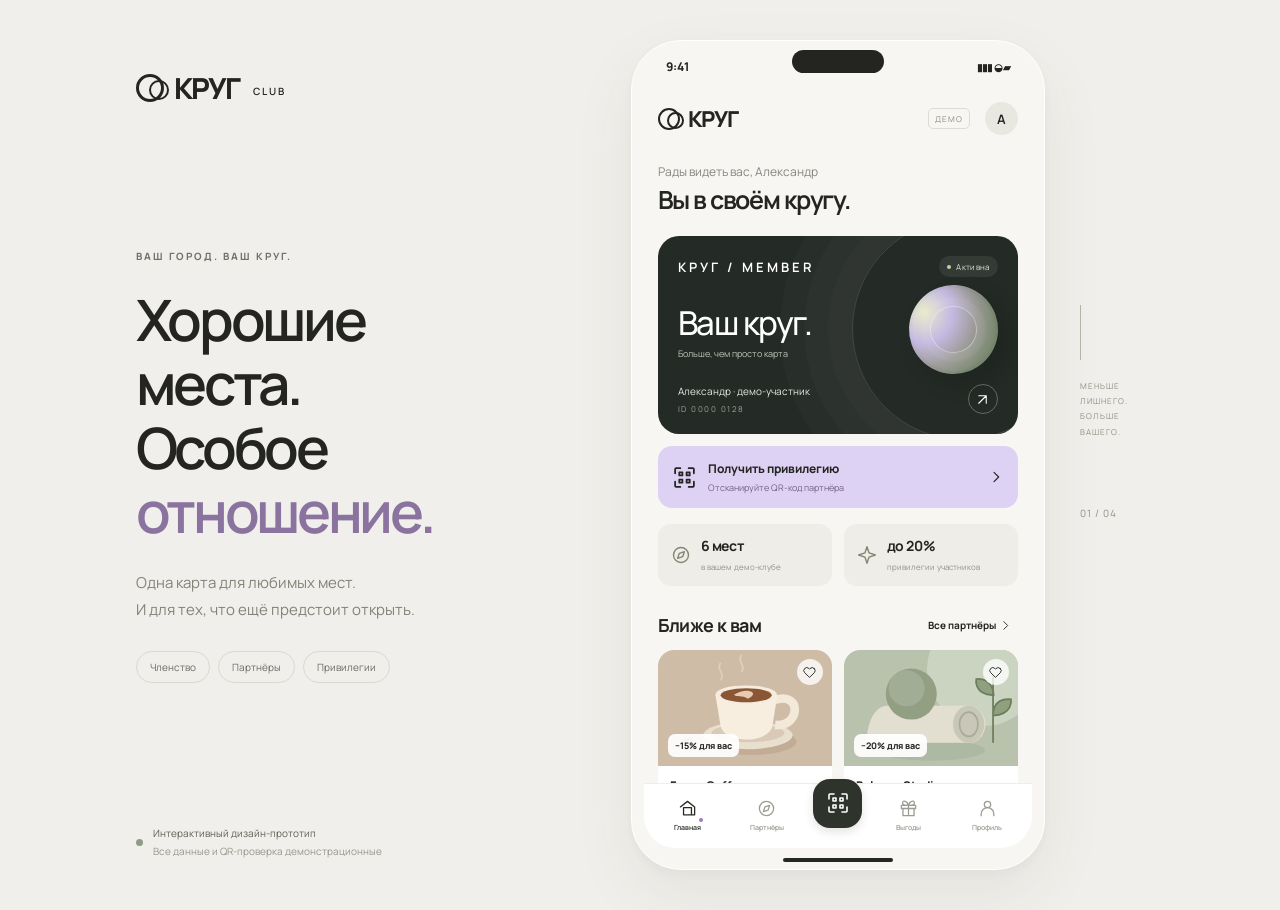
==== index.html @ 7e6c5ed7 "feat: publish the KRUG interactive club-card prototype" ====
<!doctype html>
<html lang="ru">
<head>
<meta charset="utf-8"><meta name="viewport" content="width=device-width, initial-scale=1, viewport-fit=cover"><meta name="theme-color" content="#f6f5f2">
<title>КРУГ — клубная карта</title><meta name="description" content="Интерактивный дизайн-прототип клуба КРУГ. Членство, партнёры, привилегии и демонстрационная QR-проверка.">
<link rel="stylesheet" href="styles.css"><link rel="icon" type="image/svg+xml" href="favicon.svg">
</head>
<body>
<div class="presentation">
  <aside class="intro">
    <div class="wordmark"><span class="brand-symbol"></span>КРУГ<span class="small-label">CLUB</span></div>
    <div class="intro-body"><div class="eyebrow">ВАШ ГОРОД. ВАШ КРУГ.</div><h1>Хорошие места.<br>Особое<br><span>отношение.</span></h1><p>Одна карта для любимых мест.<br>И для тех, что ещё предстоит открыть.</p>
    <div class="intro-tags"><span>Членство</span><span>Партнёры</span><span>Привилегии</span></div></div>
    <div class="intro-footer"><span class="tiny-circle"></span><div>Интерактивный дизайн-прототип<br><span>Все данные и QR-проверка демонстрационные</span></div></div>
  </aside>
  <div class="device-shell">
    <div class="device-top" aria-hidden="true"><span>9:41</span><div class="device-island"></div><span class="device-signals">▮▮▮ &nbsp;◒ ▰</span></div>
    <div class="app" id="app">
      <header class="app-header"><button class="app-logo" data-action="nav" data-tab="home" aria-label="КРУГ, главная"><span class="brand-symbol"></span>КРУГ</button><span class="demo-badge">ДЕМО</span><button class="avatar" data-action="nav" data-tab="profile" aria-label="Профиль участника">А</button></header>
      <main id="content" tabindex="-1"></main>
      <nav class="bottom-nav" aria-label="Основная навигация">
        <button class="nav-item active" data-action="nav" data-tab="home"><span data-icon="home"></span><span>Главная</span></button>
        <button class="nav-item" data-action="nav" data-tab="partners"><span data-icon="compass"></span><span>Партнёры</span></button>
        <button class="nav-item scan-nav" data-action="scan" aria-label="Сканировать QR партнёра"><span data-icon="scan"></span></button>
        <button class="nav-item" data-action="nav" data-tab="benefits"><span data-icon="gift"></span><span>Выгоды</span></button>
        <button class="nav-item" data-action="nav" data-tab="profile"><span data-icon="user"></span><span>Профиль</span></button>
      </nav>
      <div id="modal-root"></div><div class="toast" id="toast" role="status"></div>
    </div>
    <div class="home-indicator" aria-hidden="true"></div>
  </div>
  <aside class="side-note"><span class="side-line"></span><span>МЕНЬШЕ ЛИШНЕГО.<br>БОЛЬШЕ ВАШЕГО.</span><div class="side-number">01 / 04</div></aside>
</div>
<script src="app.js"></script>
</body></html>
---- styles.css ----
@import url('https://fonts.googleapis.com/css2?family=Manrope:wght@400;500;600;650;700;750;800&display=swap');
:root{--bg:#f7f6f3;--paper:#fff;--ink:#242521;--muted:#888981;--line:#e6e6df;--lavender:#ded2f4;--purple:#715195;--green:#50785a;--font:'Manrope',-apple-system,BlinkMacSystemFont,'Segoe UI',sans-serif}
*{box-sizing:border-box}body{margin:0;background:#f0efeb;color:var(--ink);font-family:var(--font);font-size:14px}button,input,select{font:inherit}button{color:inherit;cursor:pointer;border:0;background:none}button:focus-visible,input:focus-visible,select:focus-visible{outline:3px solid #a18ac0;outline-offset:3px}button{-webkit-tap-highlight-color:transparent}svg{display:block}button svg{pointer-events:none}a{color:inherit}.presentation{min-height:100vh;max-width:1440px;margin:auto;display:flex;align-items:center;justify-content:center;gap:95px;padding:40px 54px}.intro{width:400px;align-self:stretch;display:flex;flex-direction:column;padding:28px 0 10px}.wordmark{font-size:29px;font-weight:800;letter-spacing:-1.8px;display:flex;gap:10px;align-items:center}.brand-symbol{width:28px;height:28px;border:3px solid;display:inline-block;border-radius:50%;position:relative;flex:none}.brand-symbol:after{content:'';position:absolute;width:16px;height:16px;border:2px solid;border-radius:50%;top:3px;left:10px;background:inherit}.small-label{font-size:10px;letter-spacing:2px;font-weight:600;margin:6px 0 0 4px}.intro-body{margin:auto 0;padding:80px 0}.eyebrow{font-size:10px;font-weight:750;letter-spacing:2px;margin-bottom:25px;color:#71736a}h1{font-size:57px;line-height:1.12;letter-spacing:-3.3px;font-weight:600;margin:0 0 25px}h1 span{color:#8a739e}.intro p{font-size:15px;line-height:1.8;color:#828478}.intro-tags{display:flex;gap:8px;margin-top:28px}.intro-tags span{border:1px solid #d9d9d1;border-radius:30px;padding:8px 13px;font-size:10px;color:#6b6d65}.intro-footer{font-size:10px;line-height:1.8;display:flex;gap:10px;align-items:center;color:#5f6258}.intro-footer span:not(.tiny-circle){color:#96988e}.tiny-circle{display:block;width:7px;height:7px;border-radius:50%;background:#8e9c84}.device-shell{height:min(866px,calc(100vh - 70px));min-height:700px;width:414px;border-radius:50px;background:var(--bg);padding:12px;flex:none;box-shadow:0 24px 65px #49463612,0 4px 10px #49463609;border:1px solid #fff;position:relative;overflow:hidden}.device-top{height:33px;display:flex;align-items:center;justify-content:space-between;padding:0 22px 6px;font-size:12px;font-weight:750;position:relative}.device-island{height:23px;width:92px;position:absolute;background:#242521;left:50%;top:-3px;transform:translateX(-50%);border-radius:18px}.device-signals{font-size:10px;letter-spacing:-1px}.app{position:relative;height:calc(100% - 42px);display:flex;flex-direction:column;overflow:hidden;border-radius:25px 25px 32px 32px;background:var(--bg)}.app-header{padding:16px 14px 10px;display:flex;align-items:center;gap:9px;background:var(--bg);flex:none}.app-logo{display:flex;align-items:center;gap:8px;font-weight:800;font-size:22px;letter-spacing:-1.3px;padding:0}.app-logo .brand-symbol{width:22px;height:22px;border-width:2.6px}.app-logo .brand-symbol:after{width:13px;height:13px;top:2px;left:7px}.demo-badge{margin-left:auto;font-size:8px;color:#918b82;letter-spacing:1px;border:1px solid #dddbd5;padding:4px 6px;border-radius:5px}.avatar{background:#e9e8e0;width:33px;height:33px;border-radius:50%;font-size:13px;margin-left:6px;font-weight:650}main{overflow:auto;flex:1;scrollbar-width:none;padding:18px 14px 26px}main::-webkit-scrollbar,.chips::-webkit-scrollbar{display:none}.greeting{font-size:12px;color:#85867e;margin:0 0 4px}h2{font-size:25px;line-height:1.25;letter-spacing:-1.15px;font-weight:650;margin:0}h3{font-size:18px;letter-spacing:-.6px;font-weight:700;margin:0}.heading-row{display:flex;justify-content:space-between;align-items:center;margin:27px 0 13px}.text-link{font-size:10px;font-weight:700;display:flex;align-items:center;gap:3px}.text-link svg{width:13px;height:13px}.member-card{margin-top:21px;background:#242a25;border-radius:21px;min-height:190px;padding:20px;position:relative;overflow:hidden;color:#fff;display:block;width:100%;text-align:left}.member-card:before{content:'';position:absolute;width:220px;height:220px;right:-56px;top:-18px;border:1px solid #9ba28f40;border-radius:50%;box-shadow:0 0 0 24px #9ba28f08,0 0 0 48px #9ba28f08,0 0 0 72px #9ba28f08}.card-top{display:flex;align-items:center;justify-content:space-between;position:relative}.card-brand{font-size:13px;letter-spacing:3px;font-weight:650}.status-pill{font-size:8px;letter-spacing:.3px;display:flex;align-items:center;gap:5px;border-radius:20px;padding:5px 8px;background:#ffffff13;color:#e0e6d8}.status-pill i{height:4px;width:4px;border-radius:50%;background:#b7d6a2}.card-title{font-size:33px;font-weight:500;letter-spacing:-1.5px;margin:23px 0 2px;position:relative}.card-sub{font-size:9px;color:#bcc6b9}.card-bottom{margin-top:24px;display:flex;justify-content:space-between;align-items:flex-end;position:relative}.card-name{font-size:10px;color:#e4e8de}.card-number{font-size:8px;color:#9fa999;margin-top:5px;letter-spacing:1.5px}.card-circle{border:1px solid #bec9b666;border-radius:50%;width:30px;height:30px;display:grid;place-items:center}.card-circle svg{width:15px;height:15px}.card-orb{position:absolute;right:20px;top:49px;height:89px;width:89px;transform:rotate(-20deg);border-radius:50%;background:radial-gradient(ellipse at 25% 20%,#e6e8ca 2%,#c4b9e2 30%,#9e9c9a 54%,#818f74 75%);box-shadow:inset -10px -5px 14px #525e5638,7px 13px 20px #10120d35}.card-orb:after{content:'';position:absolute;inset:21px;border:1px solid #ffffff60;border-radius:50%;box-shadow:0 0 0 9px #ffffff0a,0 0 0 18px #ffffff0a}.scan-cta{margin:12px 0 0;border-radius:14px;background:var(--lavender);width:100%;padding:14px;display:flex;gap:11px;align-items:center;text-align:left}.scan-cta>svg{width:25px;height:25px}.scan-cta strong{display:block;font-size:12px;font-weight:750}.scan-cta small{font-size:9px;color:#736382;display:block;margin-top:4px}.scan-cta .end-arrow{margin-left:auto;width:16px;height:16px}.mini-stats{display:grid;grid-template-columns:1fr 1fr;gap:12px;margin-top:16px}.mini-stat{background:#eeede7;border-radius:13px;padding:12px 13px;display:flex;gap:10px;align-items:center}.mini-stat svg{width:20px;height:20px;color:#838875}.mini-stat strong{font-size:14px;display:block;letter-spacing:-.4px}.mini-stat small{font-size:8px;color:#929388}.partner-grid{display:grid;grid-template-columns:1fr 1fr;gap:12px}.partner-card{min-width:0;text-align:left;background:#fff;border-radius:16px;overflow:hidden;position:relative}.partner-open{width:100%;padding:0;text-align:left}.art{height:116px;position:relative;overflow:hidden;display:flex;align-items:center;justify-content:center}.art svg{width:100%;height:100%}.art .benefit-label{position:absolute;bottom:9px;left:10px;background:#ffffffee;border-radius:7px;padding:5px 7px;font-size:9px;font-weight:750}.favorite-btn{position:absolute;top:9px;right:9px;width:26px;height:26px;display:grid;place-items:center;border-radius:50%;background:#ffffffc9;z-index:1}.favorite-btn svg{width:13px;height:13px}.favorite-btn.saved{color:#806294}.favorite-btn.saved svg{fill:#806294}.partner-info{padding:11px 12px 12px}.partner-info h4{font-size:12px;margin:0 0 4px;font-weight:750;letter-spacing:-.2px}.partner-info p{font-size:8px;color:#93948b;margin:0}.partner-info .partner-meta{display:flex;justify-content:space-between;align-items:center;gap:5px;font-size:8px;color:#99998f;margin-top:8px}.partner-meta span{display:flex;align-items:center;gap:3px}.partner-meta svg{width:9px;height:9px}.bottom-nav{display:flex;align-items:center;justify-content:space-around;background:#fff;padding:10px 7px 11px;flex:none;border-top:1px solid #eeeee8;z-index:3;gap:4px}.nav-item{font-size:7px;color:#9b9c93;display:flex;flex:1;flex-direction:column;align-items:center;gap:5px;padding:5px 0;font-weight:600;white-space:nowrap}.nav-item svg{width:19px;height:19px;stroke-width:1.65}.nav-item.active{color:#282b23}.nav-item.active>span:first-child{position:relative}.nav-item.active>span:first-child:after{content:'';width:4px;height:4px;position:absolute;background:#9b7bbc;bottom:-4px;right:-6px;border-radius:50%}.scan-nav{flex:none;margin:-25px 5px 0;background:#2e332c;color:#fff;width:49px;height:49px;border-radius:17px;box-shadow:0 4px 10px #24252120}.scan-nav svg{width:24px;height:24px;margin-top:7px;stroke-width:1.6}.home-indicator{width:110px;height:4px;border-radius:5px;background:#252722;position:absolute;bottom:7px;left:50%;transform:translateX(-50%)}.side-note{height:300px;width:65px;align-self:center;font-size:8px;line-height:1.9;color:#8f9186;letter-spacing:1px;margin-left:-60px}.side-line{display:block;height:55px;width:1px;background:#b4b7a8;margin-bottom:18px}.side-number{margin-top:65px;white-space:nowrap;font-size:10px}.page-intro{font-size:10px;line-height:1.6;color:#929389;margin:8px 0 20px}.search{position:relative;display:flex;align-items:center;gap:8px;padding:12px 13px;border-radius:12px;background:#ecece5;margin:18px 0 13px}.search svg{width:15px;height:15px;color:#909487}.search input{width:100%;border:0;background:none;color:var(--ink);font-size:11px;outline:none}.search input::placeholder{color:#9c9e93}.chips{display:flex;overflow:auto;gap:7px;margin:0 -14px 20px;padding:0 14px;scrollbar-width:none}.chip{font-size:9px;border:1px solid #dfdfd8;border-radius:30px;padding:8px 12px;white-space:nowrap;color:#82867a}.chip.selected{background:#30372e;color:#fff;border-color:#30372e}.results-line{font-size:9px;color:#989b8e;margin:0 0 12px}.empty-state{text-align:center;padding:35px 12px;color:#999c90;font-size:11px;line-height:1.8}.empty-state svg{width:34px;height:34px;margin:0 auto 10px}.section-top{display:flex;justify-content:space-between;align-items:center}.pill-action{background:#eae3f2;border-radius:10px;padding:8px;font-size:9px;display:flex;align-items:center;gap:5px;color:#7b5b92}.pill-action svg{width:13px;height:13px}.perk-banner{background:#e9e1f1;border-radius:20px;padding:22px;position:relative;overflow:hidden;margin:20px 0 15px;min-height:154px}.perk-banner .eyebrow{font-size:8px;letter-spacing:1.2px;color:#8f7aa0;margin-bottom:10px}.perk-banner h3{font-size:24px;font-weight:600;line-height:1.2;max-width:180px}.perk-banner p{font-size:9px;color:#8b7a98;margin-bottom:0}.perk-banner .flower{position:absolute;width:98px;height:98px;right:-12px;top:28px;color:#c3addb}.benefit-list{display:flex;flex-direction:column;gap:10px}.benefit-row{background:white;border-radius:14px;display:flex;align-items:center;padding:10px;gap:12px;text-align:left}.benefit-row .art{height:65px;width:65px;border-radius:10px;flex:none}.benefit-row h4{font-size:11px;margin:0 0 4px}.benefit-row p{font-size:8px;color:#999b91;margin:0 0 7px}.benefit-row strong{font-size:10px;color:#7c5c97}.benefit-row>svg{width:15px;height:15px;margin-left:auto;color:#a3a69a}.profile-card{display:flex;align-items:center;gap:14px;margin:23px 0}.profile-avatar{width:60px;height:60px;border-radius:50%;background:#ded2f0;display:grid;place-items:center;font-size:25px;color:#83649a}.profile-card h3{font-size:20px}.profile-card p{font-size:10px;color:#929788;margin:5px 0}.profile-membership{padding:17px;background:#fff;border-radius:15px;display:flex;justify-content:space-between;align-items:center;width:100%;text-align:left}.profile-membership strong{font-size:12px;display:block}.profile-membership small{font-size:9px;color:#969b8f;display:block;margin-top:5px}.active-label{font-size:8px;background:#e8eee2;padding:6px 8px;border-radius:20px;color:#6a805d}.muted-label{background:#f5e7dc;color:#a57b59}.settings-row{width:100%;display:flex;align-items:center;gap:12px;padding:17px 0;text-align:left;border-bottom:1px solid var(--line);font-size:11px}.settings-row>svg{width:18px;height:18px;color:#8f9586}.settings-row .end-arrow{margin-left:auto;width:14px}.demo-note{font-size:9px;line-height:1.7;color:#999b91;padding:18px 5px;margin:12px 0;text-align:center}.history-row{padding:13px 0;border-bottom:1px solid var(--line);display:flex;justify-content:space-between;align-items:center}.history-row strong{font-size:11px}.history-row small{display:block;font-size:8px;color:#969b8e;margin-top:5px}.history-row>span{font-size:8px;color:#8d729d;background:#ebe3f1;padding:5px 7px;border-radius:6px}.modal-backdrop{position:absolute;inset:0;background:#21291f55;z-index:10;display:flex;align-items:flex-end;backdrop-filter:blur(4px);animation:fade .18s}.sheet{background:var(--bg);border-radius:26px 26px 0 0;width:100%;max-height:95%;overflow:auto;scrollbar-width:none;animation:slide .25s;padding:0 21px 23px;position:relative}.sheet-handle{height:4px;width:32px;background:#d5d7cc;border-radius:3px;margin:10px auto 17px}.close-btn{position:absolute;right:16px;top:17px;background:#ffffffd9;border-radius:50%;height:29px;width:29px;display:grid;place-items:center;z-index:2}.close-btn svg{height:15px;width:15px}.sheet-header{display:flex;align-items:center;gap:8px;margin-bottom:17px;padding-right:35px}.sheet-header h2{font-size:21px}.detail-hero{height:179px;border-radius:17px;overflow:hidden;margin-bottom:19px}.detail-hero .art{height:100%}.detail-title{display:flex;justify-content:space-between;align-items:center}.detail-title h2{font-size:25px}.detail-sub{font-size:10px;color:#999b90;margin:6px 0 19px}.discount-box{border-radius:15px;background:#e5dbef;display:flex;gap:14px;padding:15px;align-items:center;margin:16px 0}.discount-box strong{font-size:31px;letter-spacing:-1.5px;font-weight:600}.discount-box span{font-size:11px;line-height:1.5;color:#7e6492}.detail-copy{font-size:11px;line-height:1.75;color:#8a8f81;margin:13px 0}.info-line{display:flex;align-items:flex-start;gap:10px;font-size:10px;line-height:1.7;margin:13px 0}.info-line svg{width:15px;height:15px;flex:none;color:#9a9e91;margin-top:1px}.info-line small{display:block;color:#9b9e92;font-size:9px}.primary-btn{background:#2e352c;color:white;border-radius:13px;padding:15px 16px;font-size:11px;font-weight:700;width:100%;display:flex;align-items:center;justify-content:center;gap:9px;margin-top:17px;min-height:45px}.primary-btn svg{width:19px;height:19px}.secondary-btn{border:1px solid #dedfd5;border-radius:12px;padding:13px 16px;font-size:10px;font-weight:650;width:100%;margin-top:9px;min-height:43px}.fineprint{font-size:8px;line-height:1.65;text-align:center;color:#a1a396;margin:11px 0 0}.scanner-view{background:#2d342e;border-radius:20px;height:224px;position:relative;display:flex;align-items:center;justify-content:center;overflow:hidden;margin:17px 0}.scanner-view:before{content:'';position:absolute;inset:0;opacity:.18;background-image:linear-gradient(45deg,#ffffff08 25%,transparent 25%),linear-gradient(-45deg,#ffffff08 25%,transparent 25%);background-size:20px 20px}.scan-frame{width:145px;height:145px;position:relative;background:#f6f2e9;border-radius:8px;padding:14px;opacity:.85}.scan-frame:before,.scan-frame:after{content:'';position:absolute;inset:-12px;border:2px solid #d6c3f0;border-radius:15px;clip-path:polygon(0 0,27% 0,27% 4%,4% 4%,4% 27%,0 27%,0 0,100% 0,100% 27%,96% 27%,96% 4%,73% 4%,73% 0,100% 0,100% 100%,73% 100%,73% 96%,96% 96%,96% 73%,100% 73%,100% 100%,0 100%,0 73%,4% 73%,4% 96%,27% 96%,27% 100%,0 100%)}.fake-qr{width:100%;height:100%;position:relative;background:repeating-conic-gradient(#323b2f 0% 25%,#f6f2e9 0% 50%) 0/13px 13px}.qr-eye{position:absolute;border:5px solid #323b2f;background:#f6f2e9;width:33px;height:33px;box-shadow:0 0 0 4px #f6f2e9}.qr-eye:after{content:'';inset:6px;position:absolute;background:#323b2f}.qr-eye.a{top:0;left:0}.qr-eye.b{top:0;right:0}.qr-eye.c{bottom:0;left:0}.scan-demo-label{position:absolute;bottom:13px;letter-spacing:1.7px;color:#bac6b4;font-size:7px}.scanner-view.scanning:after{content:'';position:absolute;left:19%;right:19%;height:2px;background:#dbd0ee;top:30%;box-shadow:0 0 15px #c3a7e8;animation:scan .7s linear infinite}.select-label{display:block;font-size:9px;color:#969b8c;margin:15px 0 6px}.partner-select{width:100%;border:1px solid #dedfd5;background:#fff;border-radius:10px;padding:11px;font-size:11px;color:#4d5848}.info-banner{background:#eeece4;border-radius:10px;padding:12px;font-size:9px;line-height:1.7;color:#949585;margin:14px 0}.result{text-align:center;padding-top:9px}.result-icon{height:70px;width:70px;border-radius:50%;background:#e2e9d8;display:grid;place-items:center;margin:8px auto 20px;color:#6c8556}.result-icon svg{height:32px;width:32px}.result h2{font-size:25px;line-height:1.2}.result>p{font-size:11px;color:#8f9585;line-height:1.7}.result .demo-badge{display:inline-block;margin:0 0 15px}.result-card{text-align:left;background:white;border-radius:16px;padding:18px;margin:20px 0}.result-card .name{font-size:15px;font-weight:750;margin-bottom:5px}.result-card .id{font-size:9px;color:#939b88}.result-card hr{border:0;border-top:1px dashed #dddfd4;margin:17px 0}.result-card .offer{font-size:13px;color:#7b5d93;margin:9px 0}.result-card .result-meta{font-size:9px;color:#909987;display:flex;justify-content:space-between}.result-error .result-icon{background:#f1e1d3;color:#b7865c}.member-big{margin:10px 0 20px}.details-list{margin:20px 0}.details-list div{display:flex;justify-content:space-between;padding:12px 0;border-bottom:1px solid var(--line);font-size:10px}.details-list dt{color:#969c8c}.details-list dd{margin:0;font-weight:600}.state-select{display:flex;gap:6px;margin:9px 0}.state-select button{width:50%;font-size:9px;padding:10px;border:1px solid #dbded1;border-radius:9px}.state-select button.selected{border-color:#9e88b8;background:#e8dff1;color:#7b5a93}.how-step{display:flex;gap:13px;margin:20px 0;font-size:11px;line-height:1.65}.how-step>span{width:28px;height:28px;border-radius:50%;background:#e4d9ef;color:#86659c;display:grid;place-items:center;flex:none;font-size:11px}.how-step strong{display:block;font-size:12px;margin-bottom:3px}.how-step p{color:#989c90;margin:0;font-size:10px}.toast{position:absolute;bottom:90px;left:20px;right:20px;background:#30382deb;color:#fff;border-radius:12px;z-index:30;padding:12px 15px;font-size:10px;line-height:1.5;text-align:center;pointer-events:none;opacity:0;transform:translateY(10px);transition:.2s}.toast.show{opacity:1;transform:translateY(0)}.no-results{grid-column:1/-1}.a11y{position:absolute;width:1px;height:1px;overflow:hidden;clip:rect(0,0,0,0)}@keyframes fade{from{opacity:0}to{opacity:1}}@keyframes slide{from{transform:translateY(20px);opacity:.5}to{transform:translateY(0);opacity:1}}@keyframes scan{from{top:25%}to{top:75%}}@media(min-width:1400px){.presentation{gap:110px}.intro{width:430px}h1{font-size:63px}}@media(max-width:1100px){.side-note{display:none}.presentation{gap:45px;padding:35px}.intro{width:340px}h1{font-size:49px}.device-shell{width:400px}}@media(max-width:850px){.intro{width:280px}h1{font-size:43px}.intro-tags{flex-wrap:wrap}.presentation{gap:30px;padding:25px}.device-shell{width:390px}.intro-body{padding:60px 0}}@media(max-width:720px){body{background:var(--bg)}.presentation{padding:0;display:block;min-height:100dvh}.intro,.side-note,.device-top,.home-indicator{display:none}.device-shell{width:100%;max-width:480px;margin:auto;height:100dvh;min-height:0;border:0;border-radius:0;padding:0;box-shadow:none}.app{height:100%;border-radius:0}.app-header{padding:20px 23px 11px;padding-top:max(20px,env(safe-area-inset-top))}main{padding:20px 23px 30px}.member-card{min-height:205px;padding:22px}.card-title{margin-top:28px;font-size:36px}.card-bottom{margin-top:27px}.card-orb{height:97px;width:97px;top:53px;right:24px}h2{font-size:28px}.greeting{font-size:13px}.scan-cta{padding:16px}.scan-cta strong{font-size:13px}.scan-cta small{font-size:10px}.mini-stat{padding:14px}.mini-stat strong{font-size:16px}.mini-stat small{font-size:9px}.art{height:128px}.partner-info h4{font-size:13px}.partner-info p,.partner-info .partner-meta{font-size:9px}.text-link{font-size:11px}.bottom-nav{padding:11px 12px max(16px,env(safe-area-inset-bottom))}.nav-item{font-size:9px;gap:6px}.nav-item svg{width:22px;height:22px}.scan-nav{width:54px;height:54px}.scan-nav svg{width:26px;height:26px;margin-top:8px}.chips{margin-left:-23px;margin-right:-23px;padding:0 23px}.chip{font-size:10px}.sheet{padding:0 24px 28px}.sheet .detail-hero{height:195px}.sheet .primary-btn{font-size:12px;min-height:48px}.sheet .detail-copy{font-size:12px}.sheet .info-line{font-size:11px}.fineprint{font-size:9px}.info-banner{font-size:10px}.benefit-row{padding:12px}.benefit-row .art{width:73px;height:73px}.benefit-row h4{font-size:12px}.benefit-row p{font-size:9px}.benefit-row strong{font-size:11px}.profile-card{margin:25px 0}.settings-row{font-size:12px;padding:19px 0}.demo-note{font-size:10px}.detail-sub{font-size:11px}.details-list div{font-size:11px}.state-select button{font-size:10px}}@media(prefers-reduced-motion:reduce){*,*:before,*:after{animation:none!important;transition:none!important}}
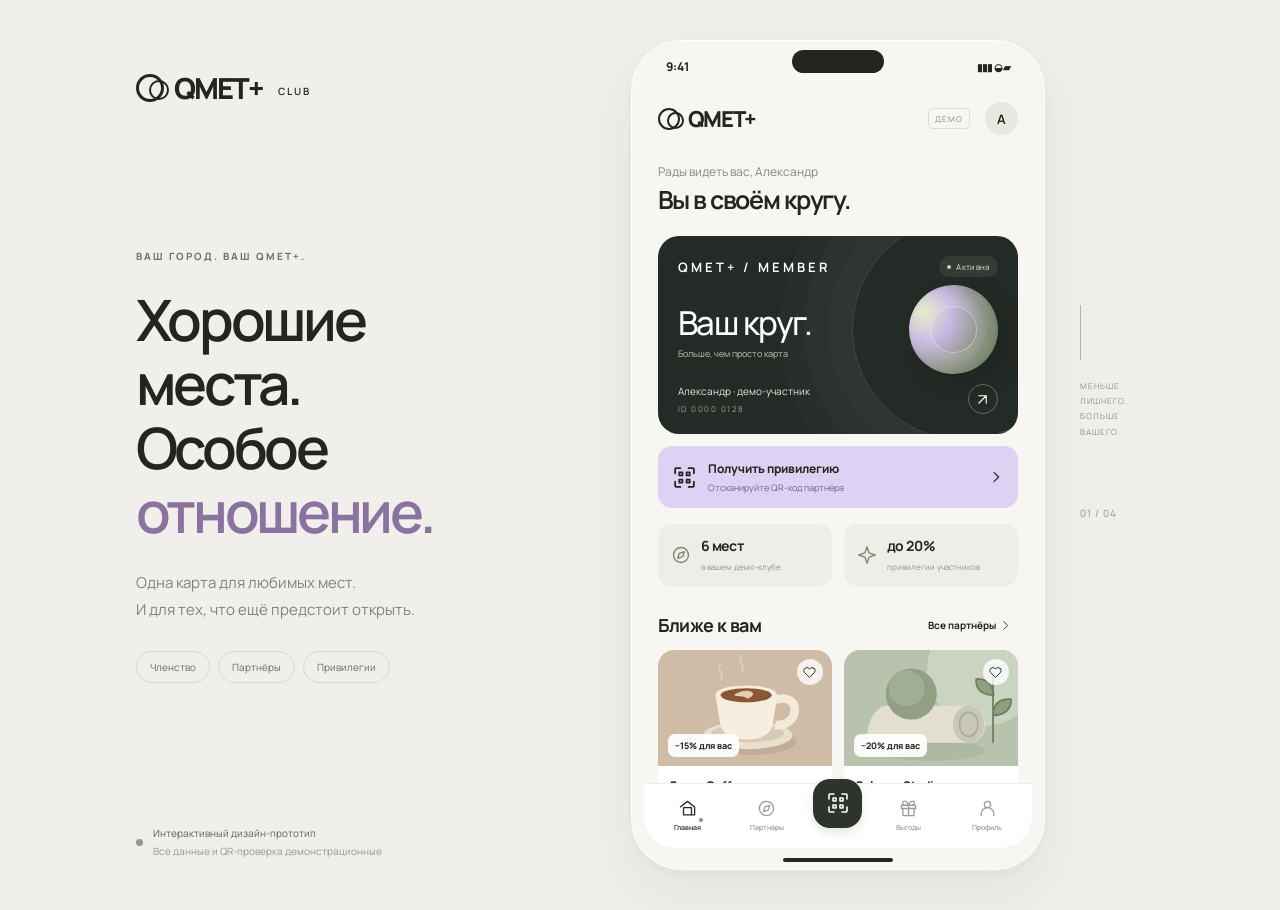
==== commit 1e996ed3: "Rename the member, partner and admin product to QMET+ with matching launcher and PWA branding" ====
--- a/index.html
+++ b/index.html
@@ -2,21 +2,21 @@
 <html lang="ru">
 <head>
 <meta charset="utf-8"><meta name="viewport" content="width=device-width, initial-scale=1, viewport-fit=cover"><meta name="theme-color" content="#f6f5f2">
-<title>КРУГ — клубная карта</title><meta name="description" content="Интерактивный дизайн-прототип клуба КРУГ. Членство, партнёры, привилегии и демонстрационная QR-проверка.">
+<title>QMET+ — клубная карта</title><meta name="description" content="Интерактивный дизайн-прототип клуба QMET+. Членство, партнёры, привилегии и демонстрационная QR-проверка.">
 <link rel="stylesheet" href="styles.css"><link rel="icon" type="image/svg+xml" href="favicon.svg">
 </head>
 <body>
 <div class="presentation">
   <aside class="intro">
-    <div class="wordmark"><span class="brand-symbol"></span>КРУГ<span class="small-label">CLUB</span></div>
-    <div class="intro-body"><div class="eyebrow">ВАШ ГОРОД. ВАШ КРУГ.</div><h1>Хорошие места.<br>Особое<br><span>отношение.</span></h1><p>Одна карта для любимых мест.<br>И для тех, что ещё предстоит открыть.</p>
+    <div class="wordmark"><span class="brand-symbol"></span>QMET+<span class="small-label">CLUB</span></div>
+    <div class="intro-body"><div class="eyebrow">ВАШ ГОРОД. ВАШ QMET+.</div><h1>Хорошие места.<br>Особое<br><span>отношение.</span></h1><p>Одна карта для любимых мест.<br>И для тех, что ещё предстоит открыть.</p>
     <div class="intro-tags"><span>Членство</span><span>Партнёры</span><span>Привилегии</span></div></div>
     <div class="intro-footer"><span class="tiny-circle"></span><div>Интерактивный дизайн-прототип<br><span>Все данные и QR-проверка демонстрационные</span></div></div>
   </aside>
   <div class="device-shell">
     <div class="device-top" aria-hidden="true"><span>9:41</span><div class="device-island"></div><span class="device-signals">▮▮▮ &nbsp;◒ ▰</span></div>
     <div class="app" id="app">
-      <header class="app-header"><button class="app-logo" data-action="nav" data-tab="home" aria-label="КРУГ, главная"><span class="brand-symbol"></span>КРУГ</button><span class="demo-badge">ДЕМО</span><button class="avatar" data-action="nav" data-tab="profile" aria-label="Профиль участника">А</button></header>
+      <header class="app-header"><button class="app-logo" data-action="nav" data-tab="home" aria-label="QMET+, главная"><span class="brand-symbol"></span>QMET+</button><span class="demo-badge">ДЕМО</span><button class="avatar" data-action="nav" data-tab="profile" aria-label="Профиль участника">А</button></header>
       <main id="content" tabindex="-1"></main>
       <nav class="bottom-nav" aria-label="Основная навигация">
         <button class="nav-item active" data-action="nav" data-tab="home"><span data-icon="home"></span><span>Главная</span></button>
